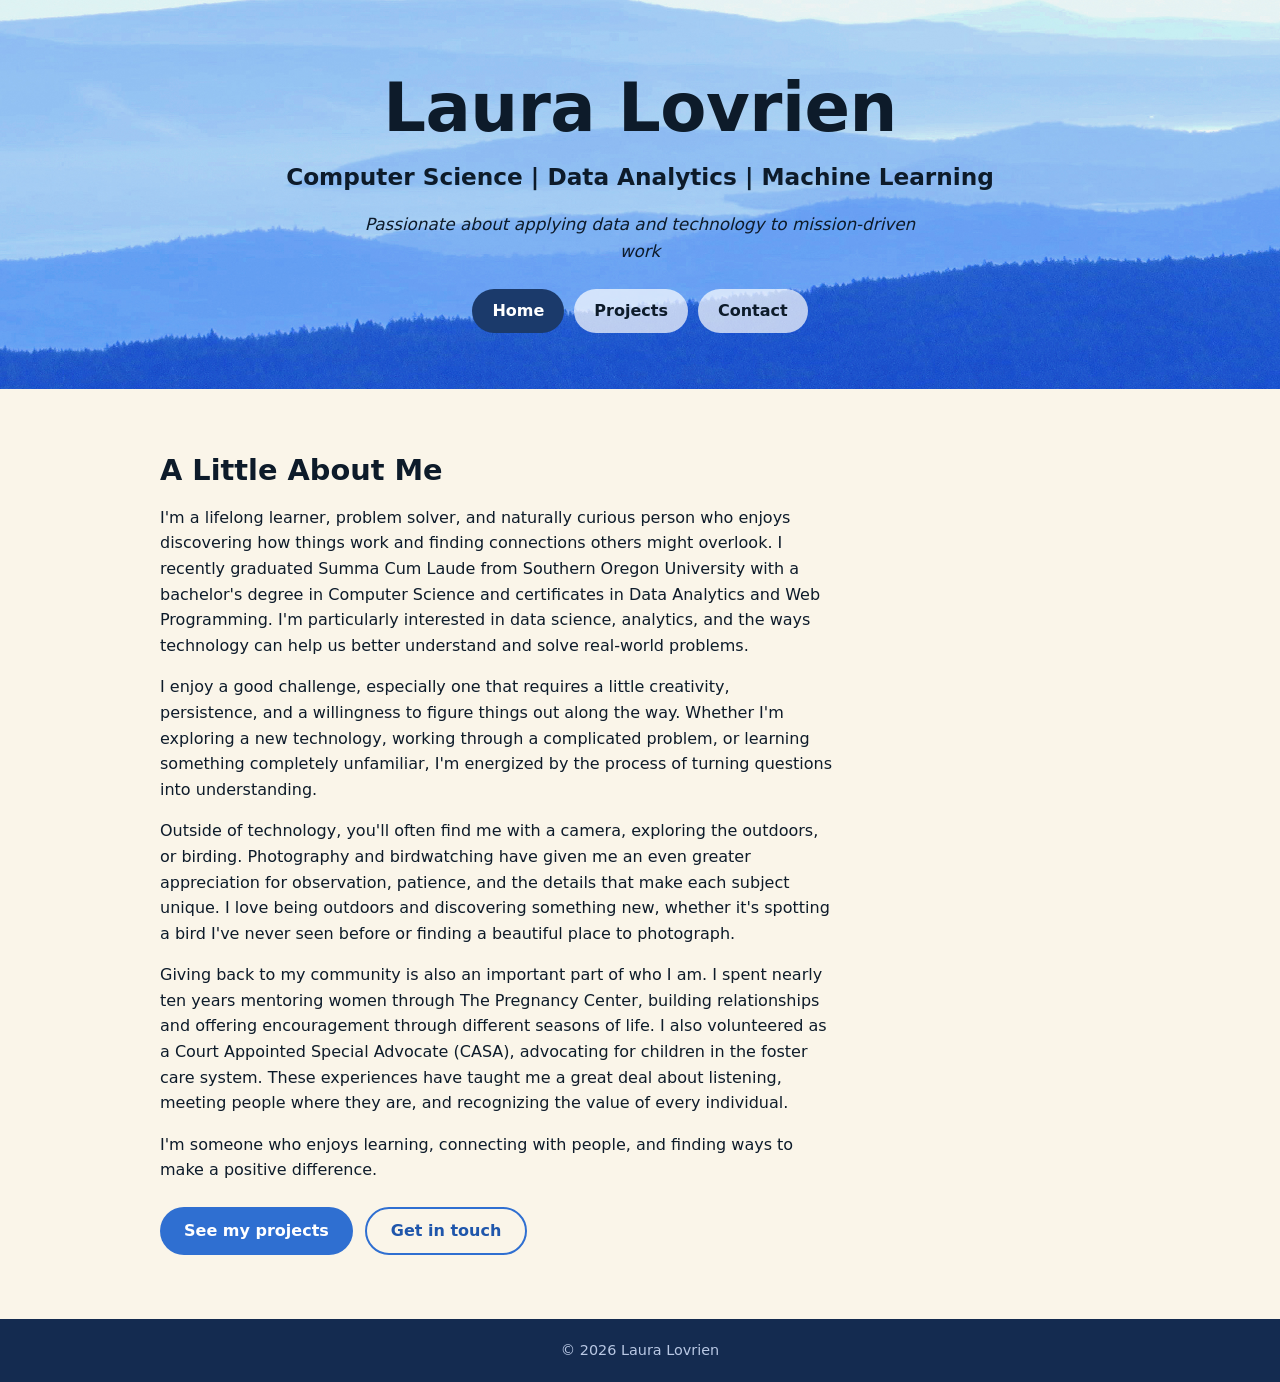
==== index.html @ 0b808f8a "Website Prototype" ====
<!DOCTYPE html>
<html lang="en">
<head>
  <meta charset="UTF-8">
  <meta name="viewport" content="width=device-width, initial-scale=1">
  <meta name="theme-color" content="#5b93ee">
  <title>Laura Lovrien</title>
  <meta name="description" content="Portfolio of Laura Lovrien: computer science, data analytics, and machine learning for mission-driven work.">
  <link rel="stylesheet" href="style.css">
</head>
<body>
  <a class="skip-link" href="#about">Skip to content</a>

  <header class="hero">
    <h1>Laura Lovrien</h1>
    <p class="roles">Computer Science | Data Analytics | Machine Learning</p>
    <p class="tagline">Passionate about applying data and technology to mission-driven work</p>

    <nav class="nav" aria-label="Main">
      <a href="index.html" aria-current="page">Home</a>
      <a href="projects.html">Projects</a>
      <a href="contact.html">Contact</a>
    </nav>
  </header>

  <main>
    <section id="about">
      <div class="wrap">
        <h2>A Little About Me</h2>
        <!-- TODO: Write an about me section -->
        <p>
          I'm a lifelong learner, problem solver, and naturally curious person who enjoys discovering how things work and finding connections 
          others might overlook. I recently graduated Summa Cum Laude from Southern Oregon University with a bachelor's degree in Computer 
          Science and certificates in Data Analytics and Web Programming. I'm particularly interested in data science, analytics, and the 
          ways technology can help us better understand and solve real-world problems.
        </p>
        <p>
         I enjoy a good challenge, especially one that requires a little creativity, persistence, and a willingness to figure things out 
         along the way. Whether I'm exploring a new technology, working through a complicated problem, or learning something completely 
         unfamiliar, I'm energized by the process of turning questions into understanding.
        </p>
        <p>
          Outside of technology, you'll often find me with a camera, exploring the outdoors, or birding. Photography and birdwatching have 
          given me an even greater appreciation for observation, patience, and the details that make each subject unique. I love being 
          outdoors and discovering something new, whether it's spotting a bird I've never seen before or finding a beautiful place to 
          photograph.
        </p>
        <p> 
          Giving back to my community is also an important part of who I am. I spent nearly ten years mentoring women through The Pregnancy 
          Center, building relationships and offering encouragement through different seasons of life. I also volunteered as a Court Appointed 
          Special Advocate (CASA), advocating for children in the foster care system. These experiences have taught me a great deal about 
          listening, meeting people where they are, and recognizing the value of every individual.
        </p>
        <p>
          I'm someone who enjoys learning, connecting with people, and finding ways to make a positive difference. 
        </p>

        <div class="actions">
          <a class="button" href="projects.html">See my projects</a>
          <a class="button button--ghost" href="contact.html">Get in touch</a>
        </div>
      </div>
    </section>
  </main>

  <footer>&copy; 2026 Laura Lovrien</footer>
</body>
</html>
---- style.css ----
/* ==========================================================
   Laura Lovrien portfolio: shared styles for all pages
   Mobile-first: base styles are for phones, wider screens
   get small upgrades in the @media blocks at the bottom.
   ========================================================== */

:root {
  --sky-top: #5b93ee;
  --sky-bottom: #cfe1fb;
  --cream: #faf5e9;
  --navy: #1b3a6b;
  --navy-dark: #142b50;
  --ink: #0d1b2a;
  --card: #ffffff;
  --accent: #2f6fd1;
  --accent-dark: #1f56ab;
  --muted: #4a5a6a;
}

* { box-sizing: border-box; }

html {
  scroll-behavior: smooth;
  -webkit-text-size-adjust: 100%; /* stops iPhones from resizing text on rotate */
}

body {
  margin: 0;
  font-family: system-ui, -apple-system, "Segoe UI", Roboto, Helvetica, Arial, sans-serif;
  color: var(--ink);
  background: var(--cream);
  line-height: 1.6;
}

img, svg { max-width: 100%; height: auto; }

a { color: var(--accent); }

/* Lets keyboard users jump past the navigation */
.skip-link {
  position: absolute;
  left: -999px;
  top: 8px;
  background: #fff;
  color: var(--ink);
  padding: 8px 14px;
  border-radius: 8px;
  z-index: 10;
}
.skip-link:focus { left: 8px; }

/* ---------- Header / hero ---------- */
.hero {
  text-align: center;
  padding: 48px 16px 40px;
  /* Photo first; the gradient shows if hero.jpg is missing or still loading */
  background:
    url("hero.jpg") center / cover no-repeat,
    linear-gradient(to bottom, var(--sky-top), var(--sky-bottom));
}

.hero h1 {
  margin: 0;
  font-size: clamp(2.2rem, 9vw, 4.2rem);
  letter-spacing: -0.5px;
  line-height: 1.1;
}

.hero .roles {
  margin: 12px 0 0;
  font-size: clamp(0.95rem, 3.6vw, 1.45rem);
  font-weight: 700;
}

.hero .tagline {
  margin: 16px auto 0;
  max-width: 36rem;
  font-style: italic;
  font-size: 1.05rem;
}

/* ---------- Navigation ---------- */
.nav {
  margin-top: 24px;
  display: flex;
  justify-content: center;
  gap: 10px;
  flex-wrap: wrap;
}

.nav a {
  display: inline-flex;
  align-items: center;
  min-height: 44px;
  padding: 0 20px;
  color: var(--ink);
  background: rgba(255, 255, 255, 0.7);
  text-decoration: none;
  border-radius: 999px;
  font-weight: 600;
}

.nav a:hover,
.nav a:focus-visible {
  background: #fff;
  outline: 2px solid var(--ink);
}

.nav a[aria-current="page"] {
  background: var(--navy);
  color: #fff;
}

/* ---------- Page sections ---------- */
section { padding: 48px 16px; }
.wrap { max-width: 960px; margin: 0 auto; }
h2 { margin: 0 0 8px; font-size: 1.6rem; line-height: 1.25; }
.lead { color: var(--muted); margin: 0 0 28px; }

/* ---------- Buttons ---------- */
.actions { display: flex; flex-wrap: wrap; gap: 12px; margin-top: 24px; }

.button {
  display: inline-flex;
  align-items: center;
  justify-content: center;
  min-height: 48px;
  padding: 0 24px;
  border-radius: 999px;
  background: var(--accent);
  color: #fff;
  font-weight: 700;
  text-decoration: none;
}
.button:hover,
.button:focus-visible { background: var(--accent-dark); }

.button--ghost {
  background: transparent;
  color: var(--accent-dark);
  border: 2px solid var(--accent);
}
.button--ghost:hover,
.button--ghost:focus-visible { background: #e3ecfb; }

/* ---------- About (home page) ---------- */
#about p { max-width: 42rem; }

/* ---------- Projects page ---------- */
.grid {
  display: grid;
  /* min(...) keeps cards from overflowing very narrow phones */
  grid-template-columns: repeat(auto-fit, minmax(min(260px, 100%), 1fr));
  gap: 20px;
}

.card {
  background: var(--card);
  border-radius: 14px;
  padding: 22px;
  box-shadow: 0 2px 10px rgba(13, 27, 42, 0.08);
  display: flex;
  flex-direction: column;
}
.card h3 { margin: 0 0 8px; font-size: 1.25rem; }
.card p { margin: 0 0 16px; flex: 1; }

.tags {
  display: flex;
  flex-wrap: wrap;
  gap: 6px;
  margin: 0 0 16px;
  padding: 0;
  list-style: none;
}
.tags li {
  font-size: 0.8rem;
  background: #e3ecfb;
  color: #1d3f78;
  padding: 3px 10px;
  border-radius: 999px;
}

.badge {
  display: inline-block;
  align-self: flex-start;
  font-size: 0.75rem;
  font-weight: 700;
  text-transform: uppercase;
  letter-spacing: 0.05em;
  padding: 3px 10px;
  border-radius: 999px;
  margin-bottom: 10px;
}
.badge.featured { background: var(--navy); color: #fff; }
.badge.wip { background: #fdeccd; color: #7a4a00; }

.links { display: flex; gap: 16px; flex-wrap: wrap; font-weight: 600; }
.links a { display: inline-flex; align-items: center; min-height: 44px; }

/* ---------- Contact page ---------- */
.contact { text-align: center; }

.contact-list {
  list-style: none;
  margin: 0;
  padding: 0;
  display: grid;
  gap: 6px;
  font-size: 1.1rem;
}
.contact-list a {
  display: inline-block;
  padding: 10px 0;
  overflow-wrap: anywhere;   /* long addresses wrap instead of scrolling sideways */
}

/* ---------- Footer ---------- */
footer {
  background: var(--navy-dark);
  color: #b9c8e4;
  text-align: center;
  padding: 20px 16px;
  font-size: 0.9rem;
}

/* ---------- Larger screens ---------- */
@media (min-width: 700px) {
  .hero { padding: 72px 20px 56px; }
  section { padding: 64px 20px; }
  h2 { font-size: 1.8rem; }
  .grid { gap: 24px; }
  .contact-list { font-size: 1.25rem; }
}

@media (prefers-reduced-motion: reduce) {
  html { scroll-behavior: auto; }
}
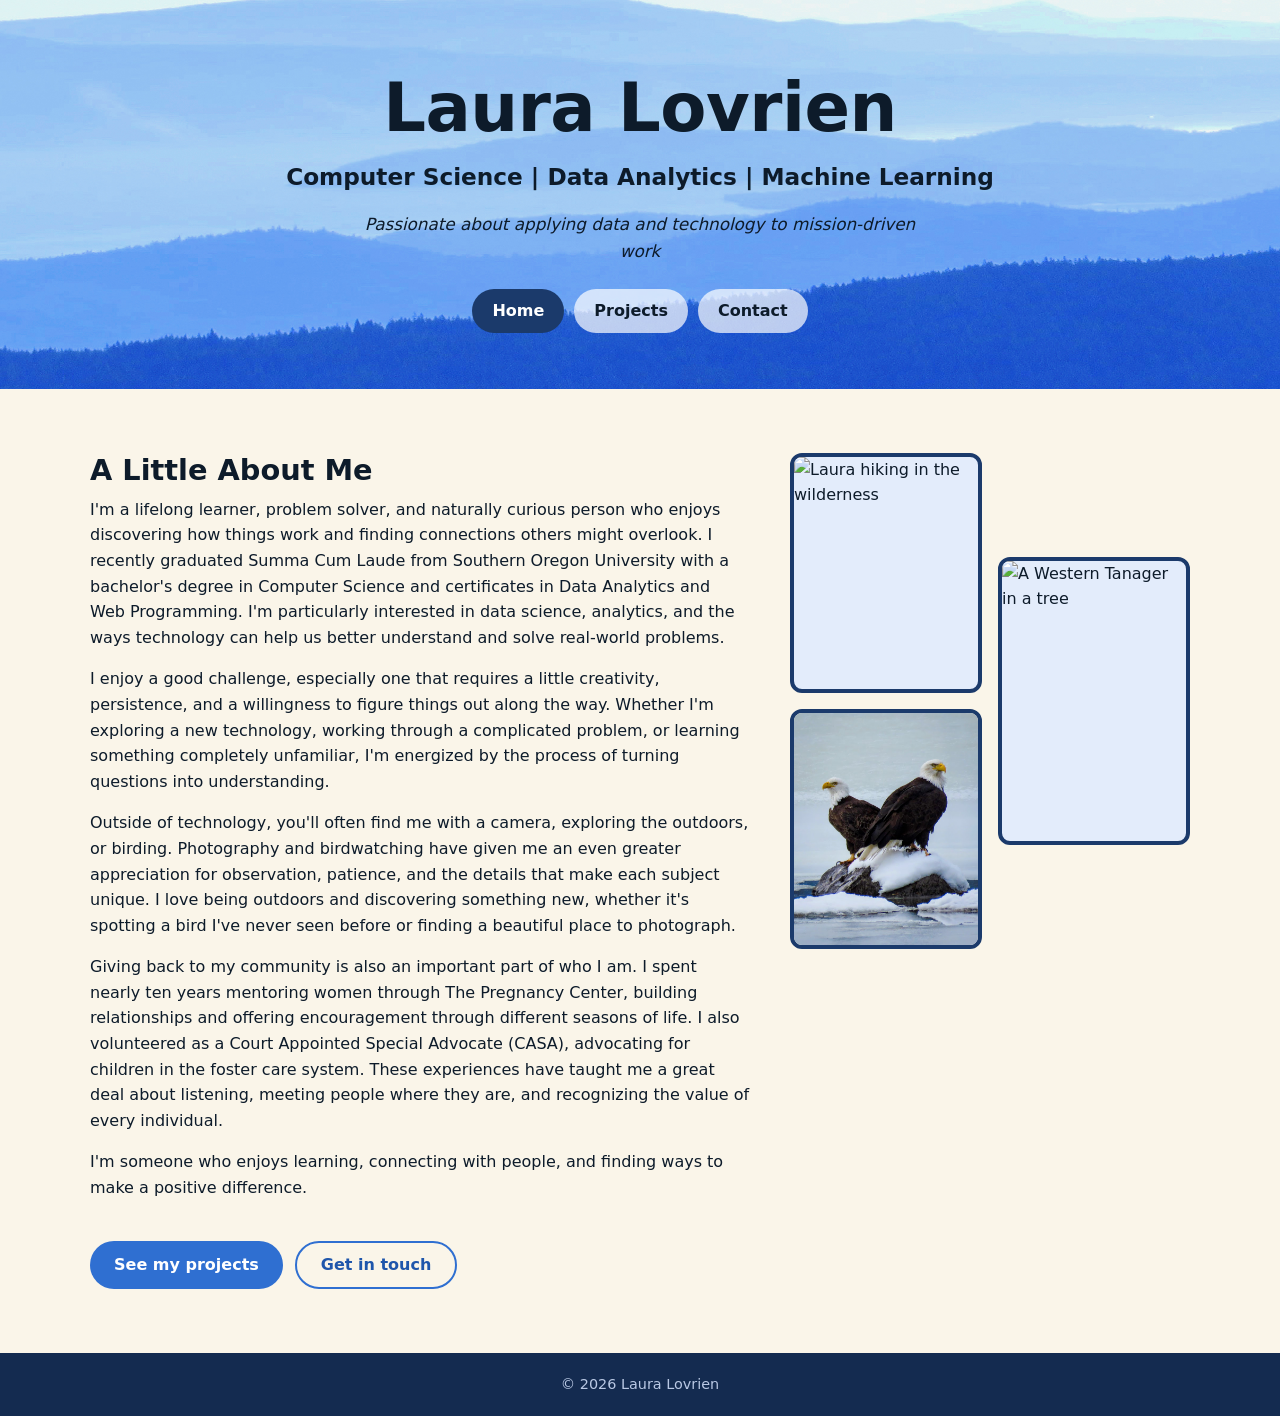
==== commit 3abc5d44: "Photos" ====
--- a/index.html
+++ b/index.html
@@ -26,34 +26,45 @@
   <main>
     <section id="about">
       <div class="wrap">
-        <h2>A Little About Me</h2>
-        <!-- TODO: Write an about me section -->
-        <p>
-          I'm a lifelong learner, problem solver, and naturally curious person who enjoys discovering how things work and finding connections 
-          others might overlook. I recently graduated Summa Cum Laude from Southern Oregon University with a bachelor's degree in Computer 
-          Science and certificates in Data Analytics and Web Programming. I'm particularly interested in data science, analytics, and the 
-          ways technology can help us better understand and solve real-world problems.
-        </p>
-        <p>
-         I enjoy a good challenge, especially one that requires a little creativity, persistence, and a willingness to figure things out 
-         along the way. Whether I'm exploring a new technology, working through a complicated problem, or learning something completely 
-         unfamiliar, I'm energized by the process of turning questions into understanding.
-        </p>
-        <p>
-          Outside of technology, you'll often find me with a camera, exploring the outdoors, or birding. Photography and birdwatching have 
-          given me an even greater appreciation for observation, patience, and the details that make each subject unique. I love being 
-          outdoors and discovering something new, whether it's spotting a bird I've never seen before or finding a beautiful place to 
-          photograph.
-        </p>
-        <p> 
-          Giving back to my community is also an important part of who I am. I spent nearly ten years mentoring women through The Pregnancy 
-          Center, building relationships and offering encouragement through different seasons of life. I also volunteered as a Court Appointed 
-          Special Advocate (CASA), advocating for children in the foster care system. These experiences have taught me a great deal about 
-          listening, meeting people where they are, and recognizing the value of every individual.
-        </p>
-        <p>
-          I'm someone who enjoys learning, connecting with people, and finding ways to make a positive difference. 
-        </p>
+        <div class="about-layout">
+          <div class="about-text">
+            <h2>A Little About Me</h2>
+            <p>
+              I'm a lifelong learner, problem solver, and naturally curious person who enjoys discovering how things work and finding connections 
+              others might overlook. I recently graduated Summa Cum Laude from Southern Oregon University with a bachelor's degree in Computer 
+              Science and certificates in Data Analytics and Web Programming. I'm particularly interested in data science, analytics, and the 
+              ways technology can help us better understand and solve real-world problems.
+            </p>
+            <p>
+              I enjoy a good challenge, especially one that requires a little creativity, persistence, and a willingness to figure things out 
+              along the way. Whether I'm exploring a new technology, working through a complicated problem, or learning something completely 
+              unfamiliar, I'm energized by the process of turning questions into understanding.
+            </p>
+            <p>
+              Outside of technology, you'll often find me with a camera, exploring the outdoors, or birding. Photography and birdwatching have 
+              given me an even greater appreciation for observation, patience, and the details that make each subject unique. I love being 
+              outdoors and discovering something new, whether it's spotting a bird I've never seen before or finding a beautiful place to 
+              photograph.
+            </p>
+            <p>
+              Giving back to my community is also an important part of who I am. I spent nearly ten years mentoring women through The Pregnancy 
+              Center, building relationships and offering encouragement through different seasons of life. I also volunteered as a Court Appointed 
+              Special Advocate (CASA), advocating for children in the foster care system. These experiences have taught me a great deal about 
+              listening, meeting people where they are, and recognizing the value of every individual.
+            </p>
+            <p>
+              I'm someone who enjoys learning, connecting with people, and finding ways to make a positive difference.
+            </p>
+          </div>
+
+          <!-- TODO: save 2 or 3 photos in a "photos" folder and update the file names and alt text.
+               Alt text should say what's in the picture, e.g. "Laura holding a camera on a mountain trail". -->
+          <div class="about-photos">
+            <img src="photos/about-1.jpg" alt="Laura hiking in the wilderness" width="800" height="800" loading="lazy">
+            <img src="photos/about-2.jpg" alt="Two Bald Eagles sitting on a rock in a snowy lake" width="800" height="800" loading="lazy">
+            <img src="photos/about-3.jpg" alt="A Western Tanager in a tree" width="800" height="800" loading="lazy">
+          </div>
+        </div>
 
         <div class="actions">
           <a class="button" href="projects.html">See my projects</a>
--- a/style.css
+++ b/style.css
@@ -7,7 +7,7 @@
 :root {
   --sky-top: #5b93ee;
   --sky-bottom: #cfe1fb;
-  --cream: #faf5e9;
+  --cream: #faf5e9;            /* page background: change this one line to adjust it */
   --navy: #1b3a6b;
   --navy-dark: #142b50;
   --ink: #0d1b2a;
@@ -49,7 +49,7 @@
 }
 .skip-link:focus { left: 8px; }
 
-/* ---------- Header / hero ---------- */
+/* ---------- Header / hero (same on every page) ---------- */
 .hero {
   text-align: center;
   padding: 48px 16px 40px;
@@ -91,7 +91,7 @@
 .nav a {
   display: inline-flex;
   align-items: center;
-  min-height: 44px;
+  min-height: 44px;            /* comfortable thumb target */
   padding: 0 20px;
   color: var(--ink);
   background: rgba(255, 255, 255, 0.7);
@@ -144,7 +144,51 @@
 .button--ghost:focus-visible { background: #e3ecfb; }
 
 /* ---------- About (home page) ---------- */
-#about p { max-width: 42rem; }
+.about-layout { display: grid; gap: 28px; }
+.about-text p { max-width: 42rem; margin-top: 0; }
+
+/* Phones: photos sit in a row under the text */
+.about-photos {
+  display: grid;
+  grid-template-columns: repeat(3, 1fr);
+  gap: 10px;
+}
+.about-photos img {
+  display: block;
+  width: 100%;
+  aspect-ratio: 1;
+  object-fit: cover;            /* crops to fit instead of stretching */
+  border: 4px solid var(--navy);
+  border-radius: 12px;
+  background: #e3ecfb;          /* shows while a photo loads */
+}
+
+/* Wide screens: text on the left, photos on the right.
+   Photos 1 and 2 stack in one column; photo 3 sits beside them, centered. */
+@media (min-width: 900px) {
+  #about .wrap { max-width: 1100px; }
+
+  .about-layout {
+    grid-template-columns: minmax(0, 1fr) 400px;
+    gap: 40px;
+    align-items: start;          /* photo tops line up with the heading */
+  }
+
+  .about-photos {
+    grid-template-columns: 1fr 1fr;
+    gap: 16px;
+  }
+  .about-photos img { aspect-ratio: 4 / 5; }
+
+  .about-photos img:nth-child(1) { grid-column: 1; grid-row: 1; align-self: start; }
+  .about-photos img:nth-child(2) { grid-column: 1; grid-row: 2; align-self: start; }
+  .about-photos img:nth-child(3) {
+    grid-column: 2;
+    grid-row: 1 / span 2;        /* spans both rows so it can center against the stack */
+    align-self: center;
+    aspect-ratio: 2 / 3;
+  }
+}
 
 /* ---------- Projects page ---------- */
 .grid {
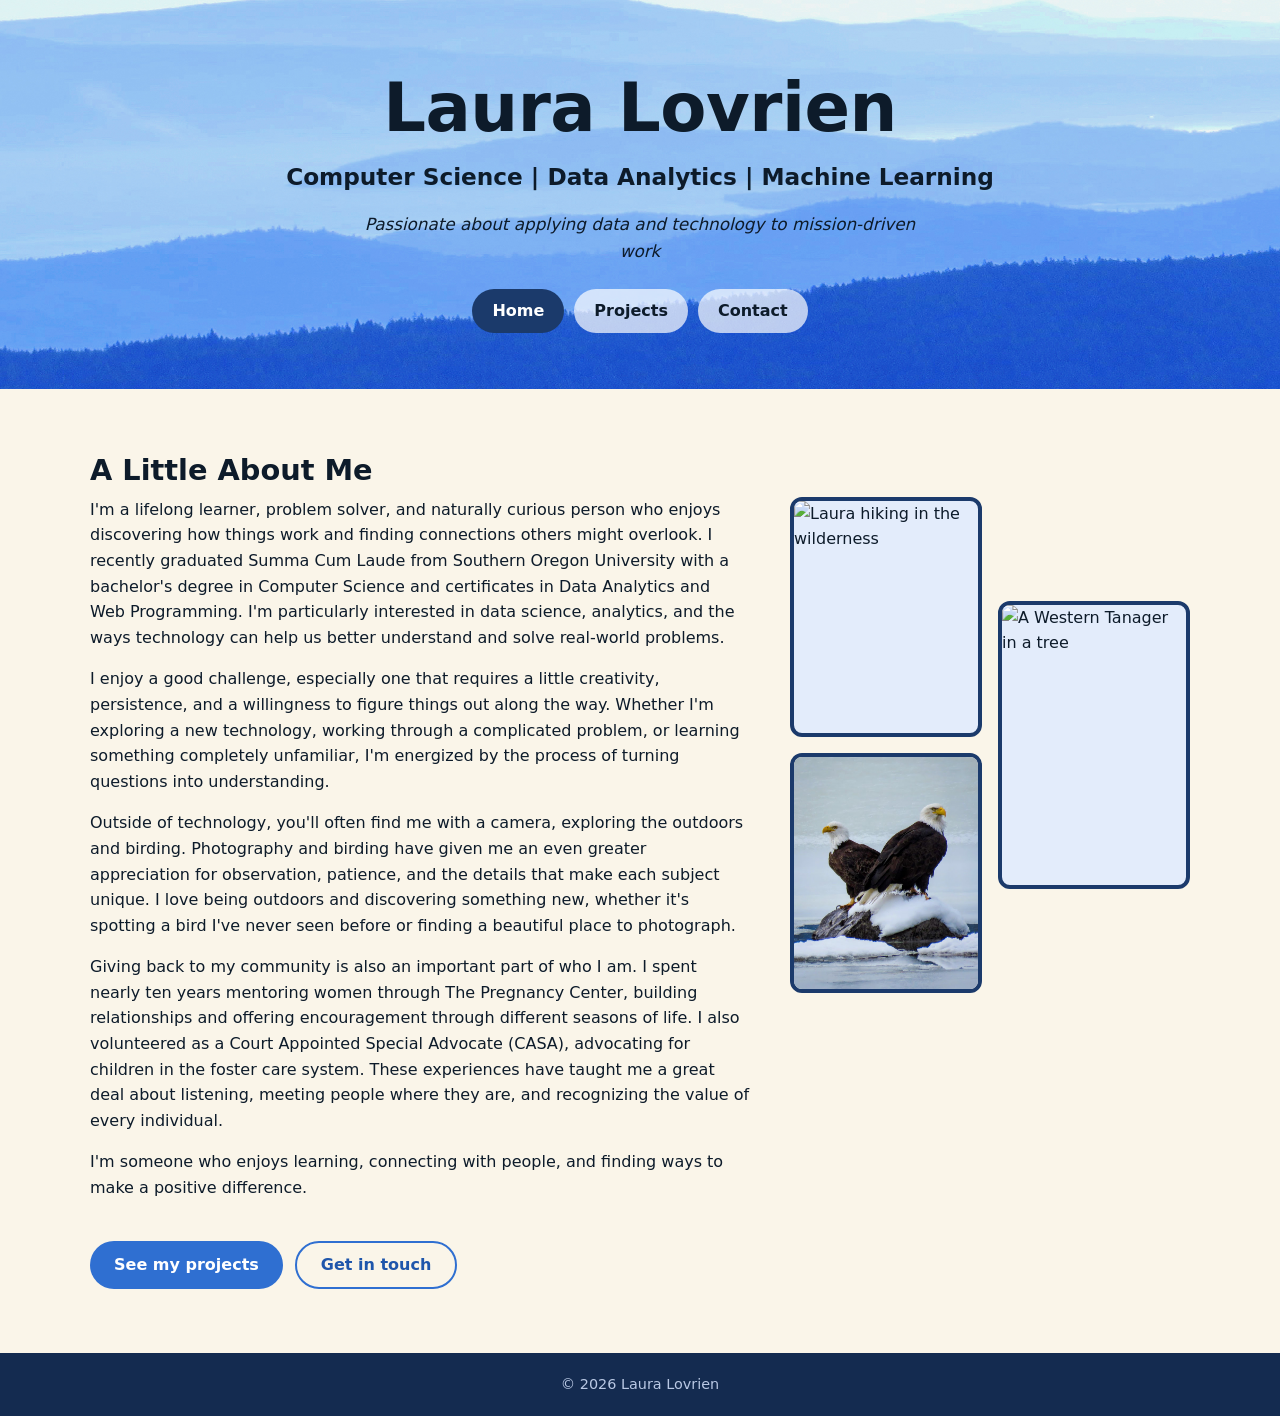
==== commit 162511d5: "Photo Layout" ====
--- a/index.html
+++ b/index.html
@@ -26,39 +26,37 @@
   <main>
     <section id="about">
       <div class="wrap">
-        <div class="about-layout">
-          <div class="about-text">
-            <h2>A Little About Me</h2>
-            <p>
-              I'm a lifelong learner, problem solver, and naturally curious person who enjoys discovering how things work and finding connections 
-              others might overlook. I recently graduated Summa Cum Laude from Southern Oregon University with a bachelor's degree in Computer 
-              Science and certificates in Data Analytics and Web Programming. I'm particularly interested in data science, analytics, and the 
-              ways technology can help us better understand and solve real-world problems.
-            </p>
-            <p>
-              I enjoy a good challenge, especially one that requires a little creativity, persistence, and a willingness to figure things out 
-              along the way. Whether I'm exploring a new technology, working through a complicated problem, or learning something completely 
-              unfamiliar, I'm energized by the process of turning questions into understanding.
-            </p>
-            <p>
-              Outside of technology, you'll often find me with a camera, exploring the outdoors, or birding. Photography and birdwatching have 
-              given me an even greater appreciation for observation, patience, and the details that make each subject unique. I love being 
-              outdoors and discovering something new, whether it's spotting a bird I've never seen before or finding a beautiful place to 
-              photograph.
-            </p>
-            <p>
-              Giving back to my community is also an important part of who I am. I spent nearly ten years mentoring women through The Pregnancy 
-              Center, building relationships and offering encouragement through different seasons of life. I also volunteered as a Court Appointed 
-              Special Advocate (CASA), advocating for children in the foster care system. These experiences have taught me a great deal about 
-              listening, meeting people where they are, and recognizing the value of every individual.
-            </p>
-            <p>
-              I'm someone who enjoys learning, connecting with people, and finding ways to make a positive difference.
-            </p>
-          </div>
+        <h2>A Little About Me</h2>
+          <div class="about-layout">
+            <div class="about-text">
+              <p>
+                I'm a lifelong learner, problem solver, and naturally curious person who enjoys discovering how things work and finding connections 
+                others might overlook. I recently graduated Summa Cum Laude from Southern Oregon University with a bachelor's degree in Computer 
+                Science and certificates in Data Analytics and Web Programming. I'm particularly interested in data science, analytics, and the 
+                ways technology can help us better understand and solve real-world problems.
+              </p>
+              <p>
+                I enjoy a good challenge, especially one that requires a little creativity, persistence, and a willingness to figure things out 
+                along the way. Whether I'm exploring a new technology, working through a complicated problem, or learning something completely 
+                unfamiliar, I'm energized by the process of turning questions into understanding.
+              </p>
+              <p>
+                Outside of technology, you'll often find me with a camera, exploring the outdoors and birding. Photography and birding have 
+                given me an even greater appreciation for observation, patience, and the details that make each subject unique. I love being 
+                outdoors and discovering something new, whether it's spotting a bird I've never seen before or finding a beautiful place to 
+                photograph.
+              </p>
+              <p>
+                Giving back to my community is also an important part of who I am. I spent nearly ten years mentoring women through The Pregnancy 
+                Center, building relationships and offering encouragement through different seasons of life. I also volunteered as a Court Appointed 
+                Special Advocate (CASA), advocating for children in the foster care system. These experiences have taught me a great deal about 
+                listening, meeting people where they are, and recognizing the value of every individual.
+              </p>
+              <p>
+                I'm someone who enjoys learning, connecting with people, and finding ways to make a positive difference.
+              </p>
+            </div>
 
-          <!-- TODO: save 2 or 3 photos in a "photos" folder and update the file names and alt text.
-               Alt text should say what's in the picture, e.g. "Laura holding a camera on a mountain trail". -->
           <div class="about-photos">
             <img src="photos/about-1.jpg" alt="Laura hiking in the wilderness" width="800" height="800" loading="lazy">
             <img src="photos/about-2.jpg" alt="Two Bald Eagles sitting on a rock in a snowy lake" width="800" height="800" loading="lazy">
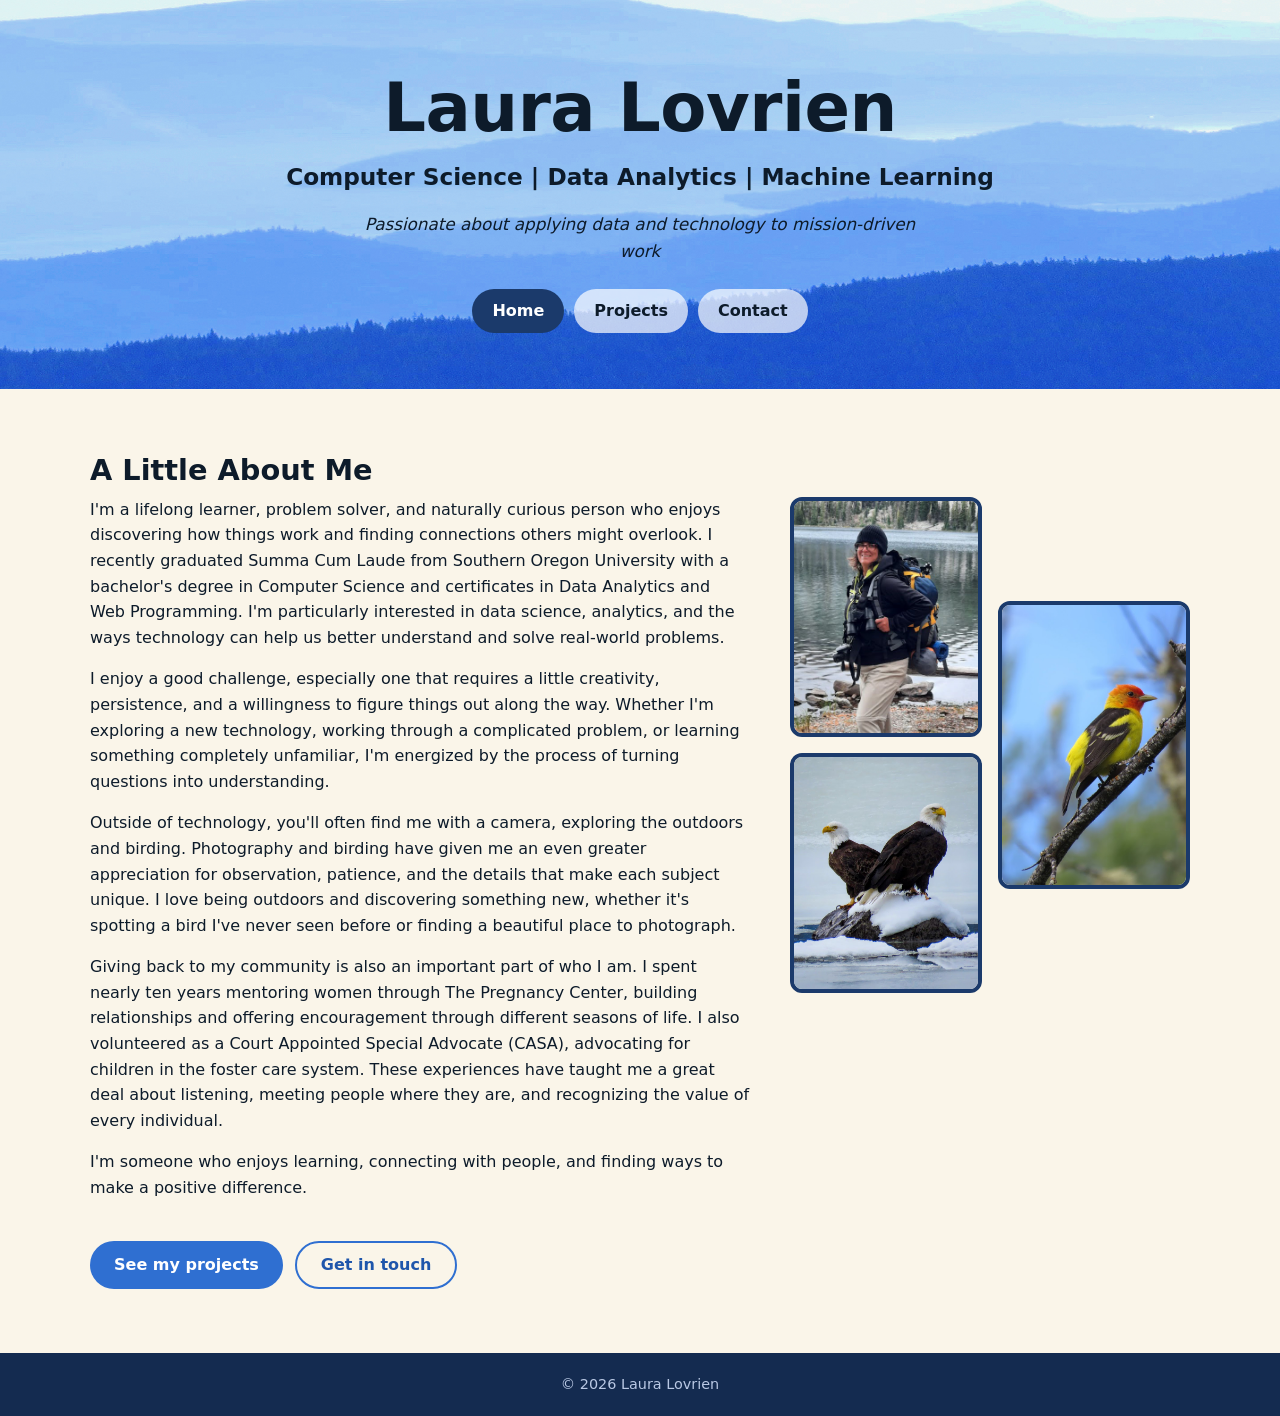
==== commit 67a8fbe2: "Added Photo Magnifier" ====
--- a/index.html
+++ b/index.html
@@ -73,5 +73,38 @@
   </main>
 
   <footer>&copy; 2026 Laura Lovrien</footer>
+
+  <dialog id="photo-viewer" aria-label="Enlarged photo">
+  <img id="photo-viewer-img" src="" alt="">
+  <button type="button" class="viewer-close" aria-label="Close photo">&times;</button>
+</dialog>
+
+<script>
+  const viewer = document.getElementById('photo-viewer');
+  const viewerImg = document.getElementById('photo-viewer-img');
+
+  document.querySelectorAll('.about-photos img').forEach((img) => {
+    img.tabIndex = 0;                      // lets keyboard users reach the photo
+    img.setAttribute('role', 'button');
+
+    const open = () => {
+      viewerImg.src = img.dataset.full || img.currentSrc || img.src;
+      viewerImg.alt = img.alt;
+      viewer.showModal();
+    };
+
+    img.addEventListener('click', open);
+    img.addEventListener('keydown', (e) => {
+      if (e.key === 'Enter' || e.key === ' ') {
+        e.preventDefault();
+        open();
+      }
+    });
+  });
+
+  // A tap or click anywhere on the enlarged view closes it (Esc works automatically)
+  viewer.addEventListener('click', () => viewer.close());
+</script>
+
 </body>
 </html>
--- a/style.css
+++ b/style.css
@@ -30,7 +30,13 @@
   color: var(--ink);
   background: var(--cream);
   line-height: 1.6;
-}
+  min-height: 100vh;
+  min-height: 100dvh;   /* accounts for the mobile browser address bar */
+  display: flex;
+  flex-direction: column;
+}
+
+main { flex: 1; }
 
 img, svg { max-width: 100%; height: auto; }
 
@@ -279,4 +285,49 @@
 
 @media (prefers-reduced-motion: reduce) {
   html { scroll-behavior: auto; }
-}+}
+
+/* ---------- Photo viewer (tap a photo to enlarge) ---------- */
+.about-photos img { cursor: zoom-in; }
+
+#photo-viewer {
+  width: 100%;
+  height: 100%;
+  max-width: none;
+  max-height: none;
+  margin: 0;
+  padding: 16px;
+  border: 0;
+  background: transparent;
+  align-items: center;
+  justify-content: center;
+}
+#photo-viewer[open] { display: flex; }
+#photo-viewer::backdrop { background: rgba(10, 20, 40, 0.92); }
+
+#photo-viewer img {
+  width: auto;
+  height: auto;
+  max-width: 100%;
+  max-height: calc(100vh - 32px);
+  max-height: calc(100dvh - 32px);   /* accounts for phone browser toolbars */
+  object-fit: contain;               /* shows the whole photo, no cropping */
+  border-radius: 8px;
+}
+
+.viewer-close {
+  position: fixed;
+  top: 12px;
+  right: 12px;
+  width: 44px;
+  height: 44px;
+  border: 0;
+  border-radius: 50%;
+  background: rgba(255, 255, 255, 0.9);
+  color: var(--ink);
+  font-size: 1.8rem;
+  line-height: 1;
+  cursor: pointer;
+}
+
+body:has(#photo-viewer[open]) { overflow: hidden; }  /* page doesn't scroll behind it */
